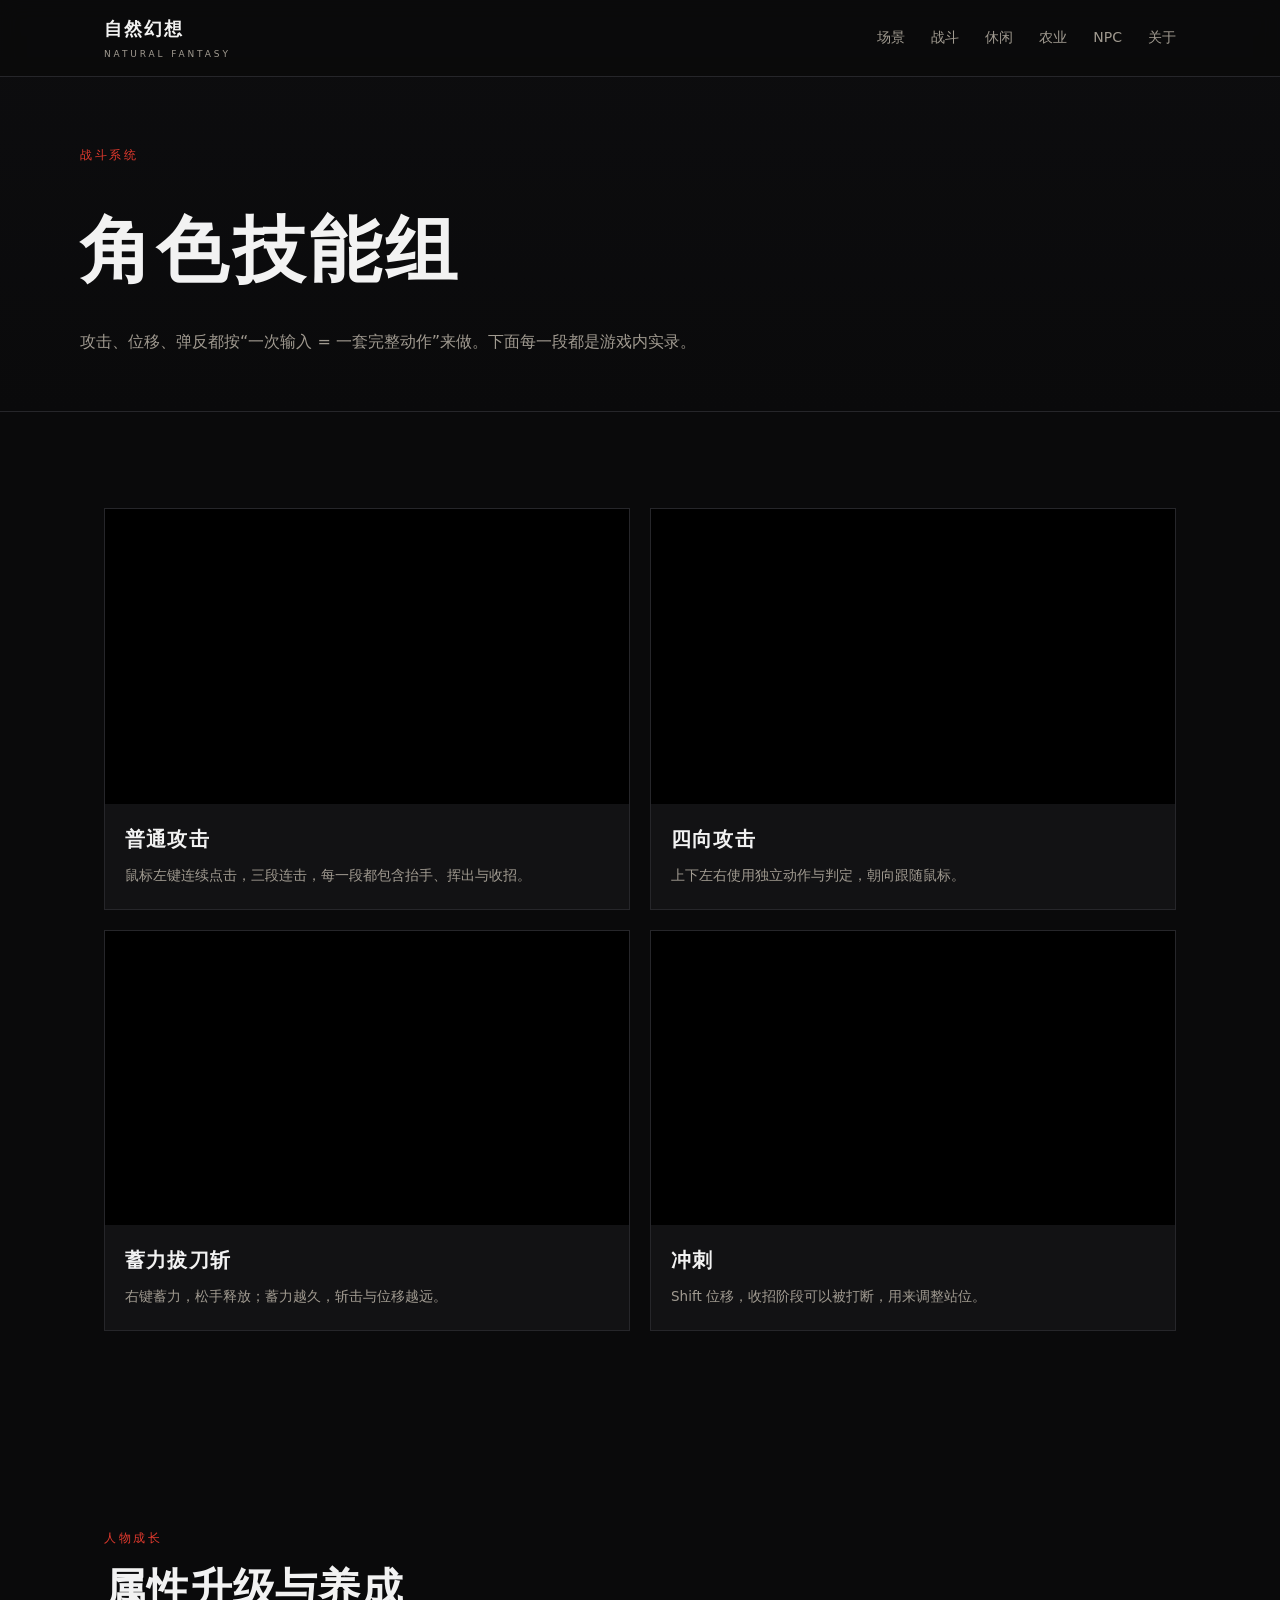
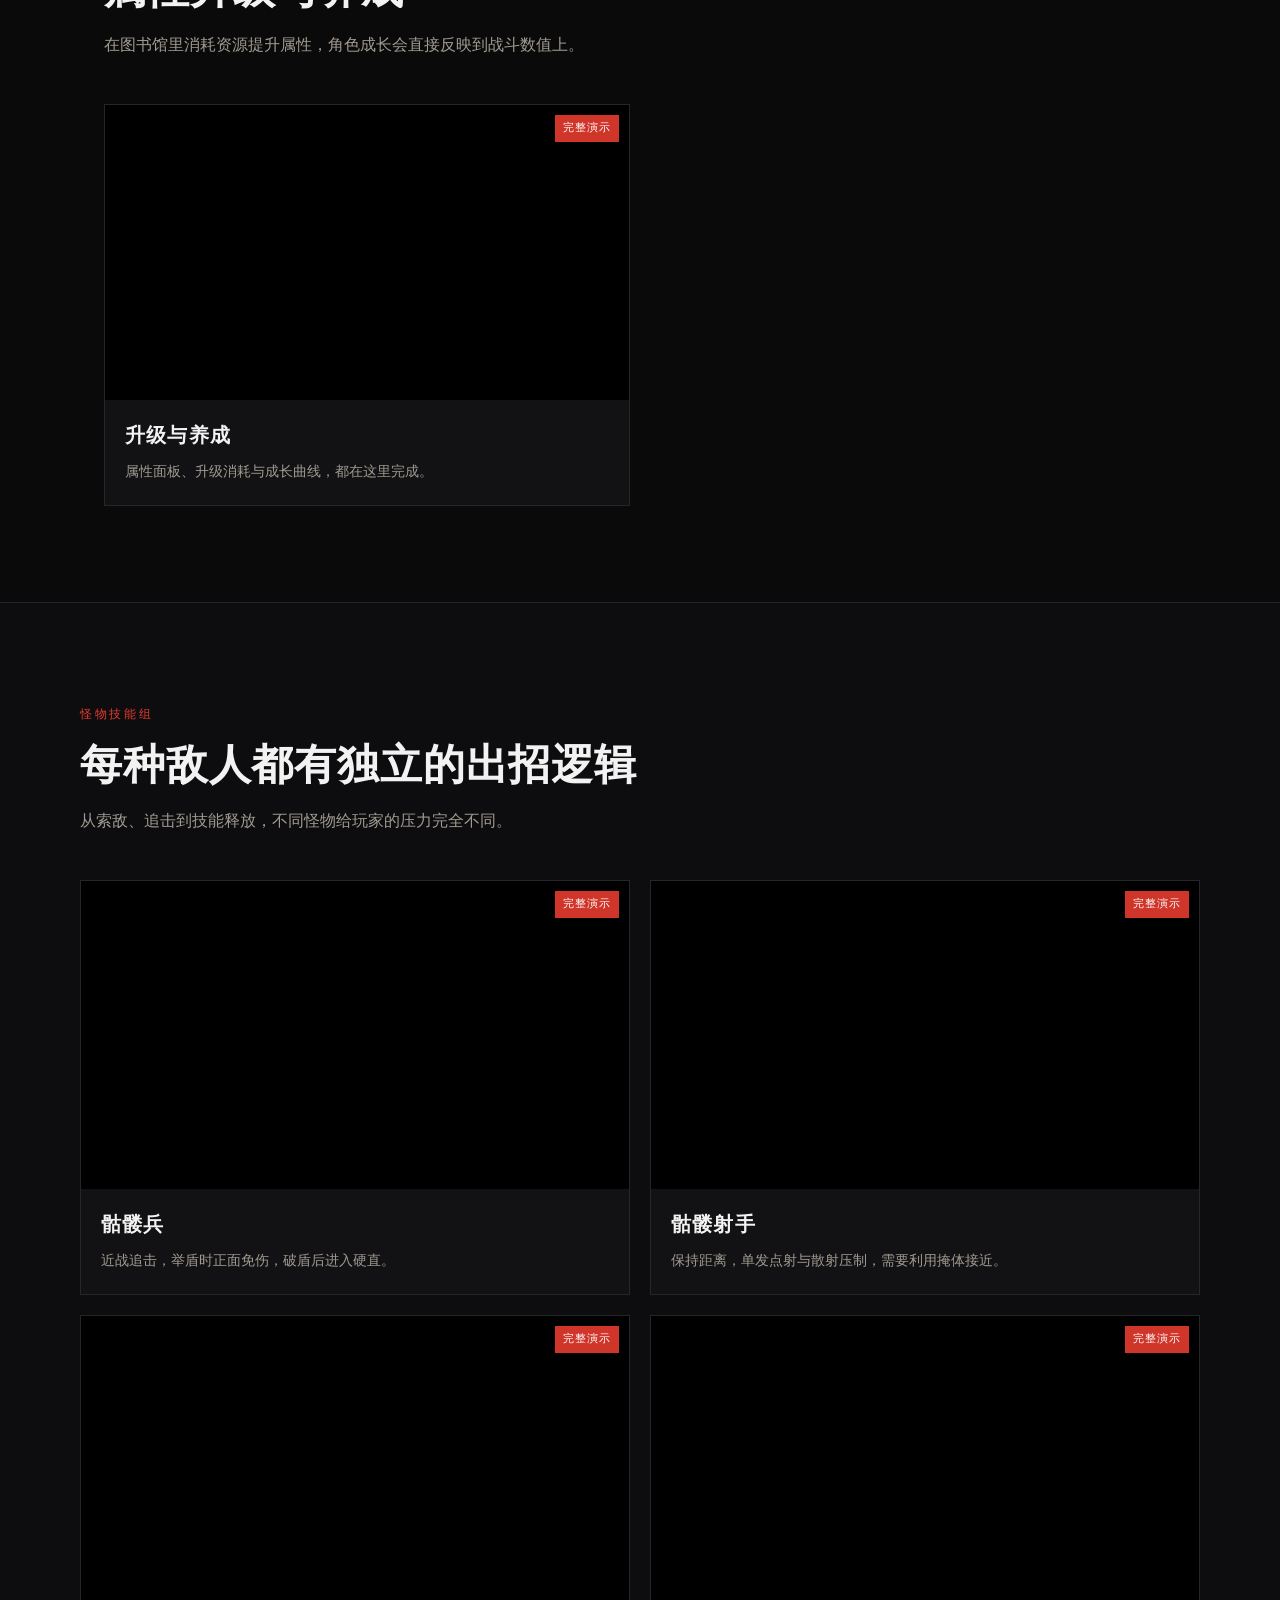
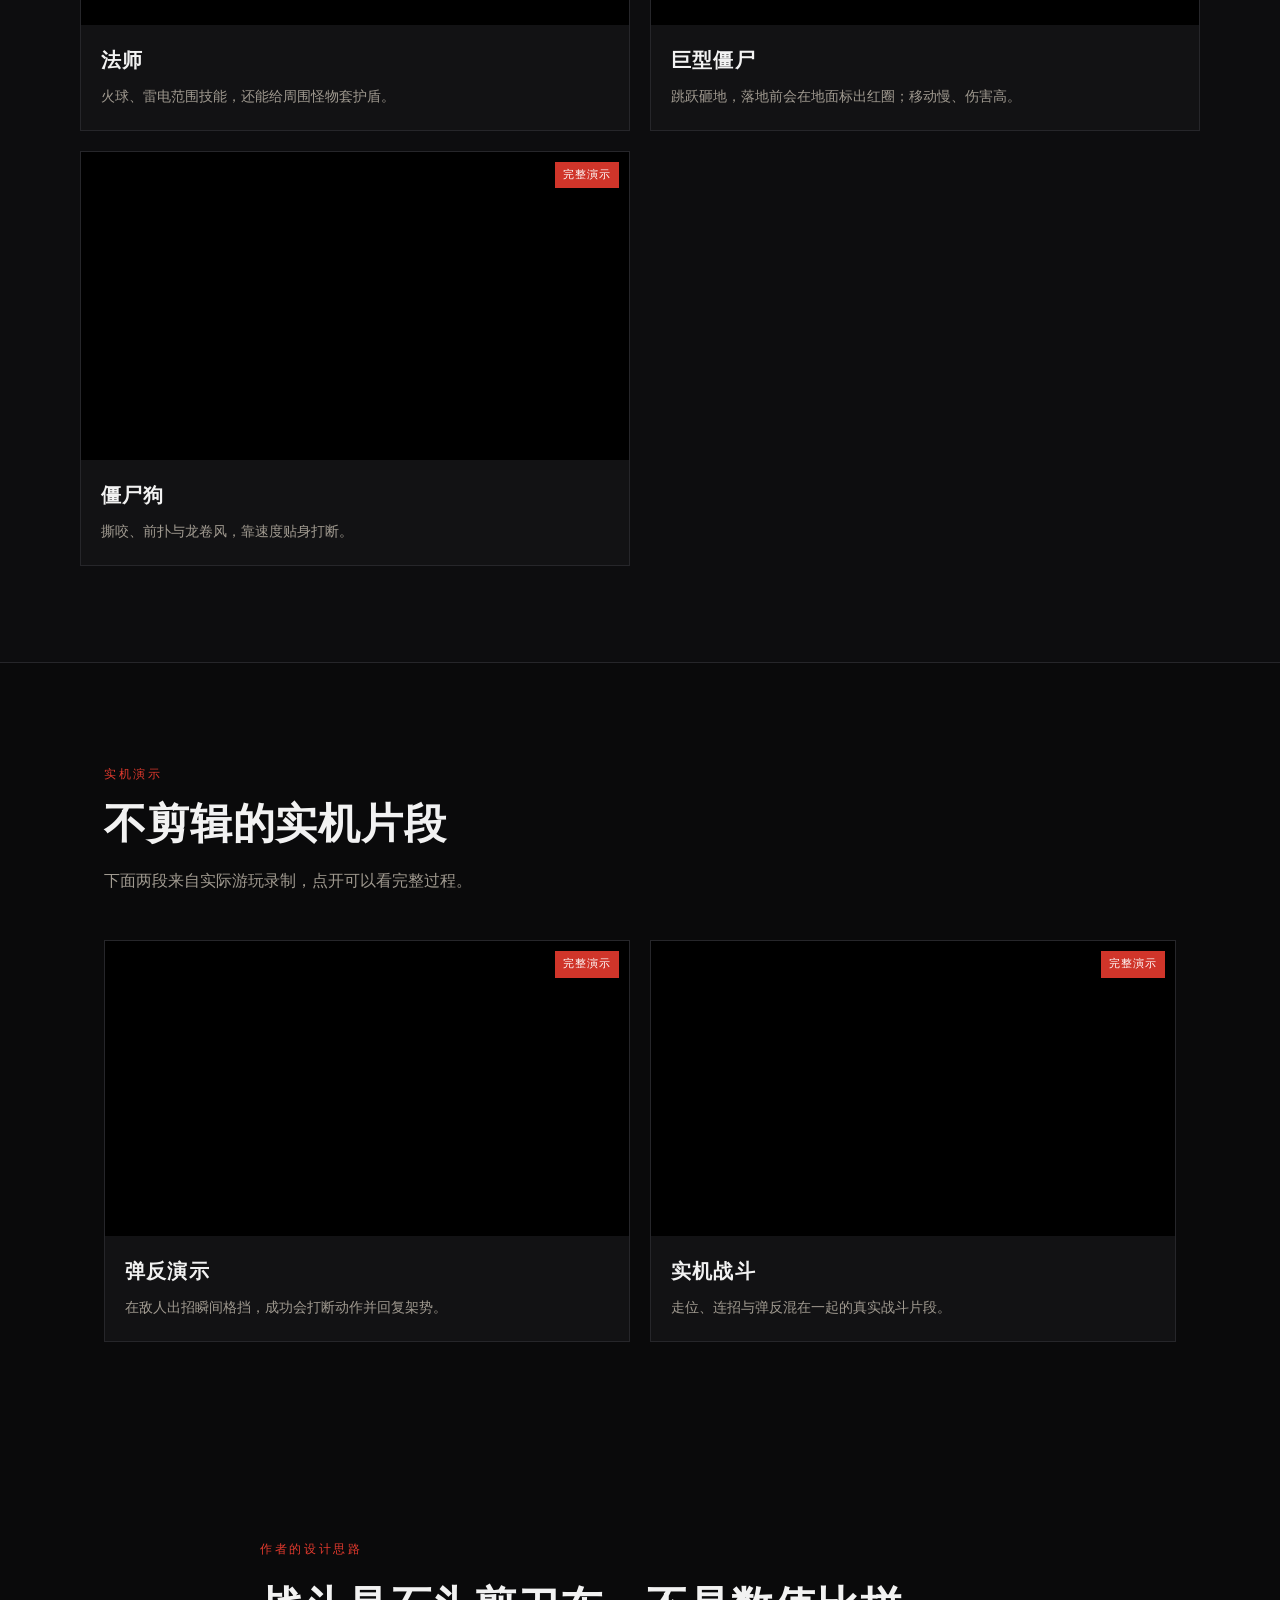
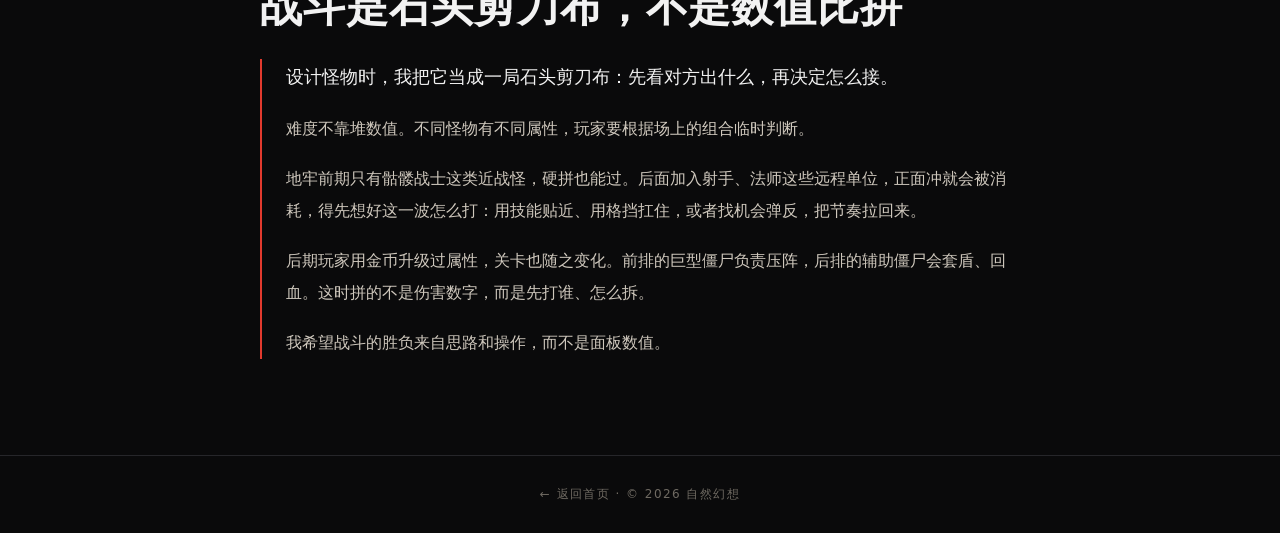
==== combat.html @ 49f1554f "add website" ====
﻿<!DOCTYPE html>
<html lang="zh-CN">
<head>
<meta charset="UTF-8">
<meta name="viewport" content="width=device-width, initial-scale=1.0">
<title>战斗系统 · 自然幻想</title>
<link rel="stylesheet" href="assets/style.css?v=60">
</head>
<body>

<header class="nav">
  <div class="nav-inner">
    <a class="logo" href="index.html">自然幻想<span>NATURAL FANTASY</span></a>
    <nav class="links">
      <a href="index.html#world">场景</a>
      <a href="combat.html">战斗</a>
      <a href="index.html#systems">休闲</a>
      <a href="planting.html">农业</a>
      <a href="npc.html">NPC</a>
      <a href="index.html#about">关于</a>
    </nav>
  </div>
</header>

<section class="page-head">
  <div class="page-head-inner">
    <span class="tag">战斗系统</span>
    <h1>角色技能组</h1>
    <p>攻击、位移、弹反都按“一次输入 = 一套完整动作”来做。下面每一段都是游戏内实录。</p>
  </div>
</section>

<section class="section">
  <div class="video-grid">
    <article class="vcard">
      <video src="assets/video/skill_attack.mp4?v=20261111d" autoplay muted loop playsinline preload="metadata"></video>
      <div class="vcard-body"><h3>普通攻击</h3><p>鼠标左键连续点击，三段连击，每一段都包含抬手、挥出与收招。</p></div>
    </article>
    <article class="vcard">
      <video src="assets/video/skill_fourway.mp4?v=20261111d" autoplay muted loop playsinline preload="metadata"></video>
      <div class="vcard-body"><h3>四向攻击</h3><p>上下左右使用独立动作与判定，朝向跟随鼠标。</p></div>
    </article>
    <article class="vcard">
      <video src="assets/video/skill_charge.mp4?v=20261111d" autoplay muted loop playsinline preload="metadata"></video>
      <div class="vcard-body"><h3>蓄力拔刀斩</h3><p>右键蓄力，松手释放；蓄力越久，斩击与位移越远。</p></div>
    </article>
    <article class="vcard">
      <video src="assets/video/skill_dash.mp4?v=20261111d" autoplay muted loop playsinline preload="metadata"></video>
      <div class="vcard-body"><h3>冲刺</h3><p>Shift 位移，收招阶段可以被打断，用来调整站位。</p></div>
    </article>
  </div>
</section>

<section class="section">
  <div class="section-head">
    <span class="tag">人物成长</span>
    <h2>属性升级与养成</h2>
    <p>在图书馆里消耗资源提升属性，角色成长会直接反映到战斗数值上。</p>
  </div>
  <div class="video-grid">
    <article class="vcard">
      <video src="assets/video/growth.mp4?v=20261111d" data-full="assets/video/full_growth.mp4?v=20261111d" autoplay muted loop playsinline preload="metadata"></video>
      <div class="vcard-body"><h3>升级与养成</h3><p>属性面板、升级消耗与成长曲线，都在这里完成。</p></div>
    </article>
  </div>
</section>

<section class="section dark">
  <div class="section-head">
    <span class="tag">怪物技能组</span>
    <h2>每种敌人都有独立的出招逻辑</h2>
    <p>从索敌、追击到技能释放，不同怪物给玩家的压力完全不同。</p>
  </div>
  <div class="video-grid">
    <article class="vcard">
      <video src="assets/video/mob_skeleton.mp4?v=20261111d" data-full="assets/video/full_skeleton.mp4?v=20261111d" autoplay muted loop playsinline preload="metadata"></video>
      <div class="vcard-body"><h3>骷髅兵</h3><p>近战追击，举盾时正面免伤，破盾后进入硬直。</p></div>
    </article>
    <article class="vcard">
      <video src="assets/video/mob_archer.mp4?v=20261111d" data-full="assets/video/full_archer.mp4?v=20261111d" autoplay muted loop playsinline preload="metadata"></video>
      <div class="vcard-body"><h3>骷髅射手</h3><p>保持距离，单发点射与散射压制，需要利用掩体接近。</p></div>
    </article>
    <article class="vcard">
      <video src="assets/video/mob_mage.mp4?v=20261111d" data-full="assets/video/full_mage.mp4?v=20261111d" autoplay muted loop playsinline preload="metadata"></video>
      <div class="vcard-body"><h3>法师</h3><p>火球、雷电范围技能，还能给周围怪物套护盾。</p></div>
    </article>
    <article class="vcard">
      <video src="assets/video/mob_giant.mp4?v=20261111d" data-full="assets/video/full_giant.mp4?v=20261111d" autoplay muted loop playsinline preload="metadata"></video>
      <div class="vcard-body"><h3>巨型僵尸</h3><p>跳跃砸地，落地前会在地面标出红圈；移动慢、伤害高。</p></div>
    </article>
    <article class="vcard">
      <video src="assets/video/mob_dog.mp4?v=20261111d" data-full="assets/video/full_dog.mp4?v=20261111d" autoplay muted loop playsinline preload="metadata"></video>
      <div class="vcard-body"><h3>僵尸狗</h3><p>撕咬、前扑与龙卷风，靠速度贴身打断。</p></div>
    </article>
  </div>
</section>

<section class="section">
  <div class="section-head">
    <span class="tag">实机演示</span>
    <h2>不剪辑的实机片段</h2>
    <p>下面两段来自实际游玩录制，点开可以看完整过程。</p>
  </div>
  <div class="video-grid">
    <article class="vcard">
      <video src="assets/video/real_parry.mp4?v=20261111d" data-full="assets/video/full_real_parry.mp4?v=20261111d" autoplay muted loop playsinline preload="metadata"></video>
      <div class="vcard-body"><h3>弹反演示</h3><p>在敌人出招瞬间格挡，成功会打断动作并回复架势。</p></div>
    </article>
    <article class="vcard">
      <video src="assets/video/real_battle.mp4?v=20261111d" data-full="assets/video/full_real_battle.mp4?v=20261111d" autoplay muted loop playsinline preload="metadata"></video>
      <div class="vcard-body"><h3>实机战斗</h3><p>走位、连招与弹反混在一起的真实战斗片段。</p></div>
    </article>
  </div>
</section>

<section id="design" class="section essay">
  <div class="essay-inner">
    <span class="tag">作者的设计思路</span>
    <h2>战斗是石头剪刀布，不是数值比拼</h2>
    <div class="essay-body">
      <p>设计怪物时，我把它当成一局石头剪刀布：先看对方出什么，再决定怎么接。</p>
      <p>难度不靠堆数值。不同怪物有不同属性，玩家要根据场上的组合临时判断。</p>
      <p>地牢前期只有骷髅战士这类近战怪，硬拼也能过。后面加入射手、法师这些远程单位，正面冲就会被消耗，得先想好这一波怎么打：用技能贴近、用格挡扛住，或者找机会弹反，把节奏拉回来。</p>
      <p>后期玩家用金币升级过属性，关卡也随之变化。前排的巨型僵尸负责压阵，后排的辅助僵尸会套盾、回血。这时拼的不是伤害数字，而是先打谁、怎么拆。</p>
      <p>我希望战斗的胜负来自思路和操作，而不是面板数值。</p>
    </div>
  </div>
</section>

<footer class="footer">
  <p><a href="index.html">← 返回首页</a> · © 2026 自然幻想</p>
</footer>

<div class="lightbox" id="lightbox" hidden>
  <div class="lightbox-panel">
    <button class="lightbox-close" aria-label="关闭">×</button>
    <video id="lightbox-video" controls playsinline></video>
    <div class="lightbox-cap" id="lightbox-cap"></div>
  </div>
</div>
<script src="assets/video-modal.js?v=20261111m"></script>
</body>
</html>
---- assets/style.css ----
﻿:root{
  --bg:#0a0a0b;
  --panel:#121214;
  --line:#26262a;
  --text:#f2f2f2;
  --grey:#a09a90;
  --red:#e23a2e;
  --gold:#c9a86a;
  --max:1120px;
}
*{box-sizing:border-box;margin:0;padding:0}
html{scroll-behavior:smooth}
body{
  color:var(--text);
  font-family:"Noto Sans SC","Microsoft YaHei",system-ui,sans-serif;
  line-height:1.7;-webkit-font-smoothing:antialiased;
  background:var(--bg);
  background-attachment:fixed;
}
img{display:block;max-width:100%}
a{color:inherit;text-decoration:none}

.nav{position:fixed;top:0;left:0;right:0;z-index:20;background:rgba(10,10,11,.72);backdrop-filter:blur(10px);border-bottom:1px solid var(--line)}
.nav-inner{max-width:var(--max);margin:0 auto;padding:14px 24px;display:flex;align-items:center;justify-content:space-between}
.logo{font-weight:800;letter-spacing:.12em;font-size:18px}
.logo span{display:block;font-size:9px;letter-spacing:.32em;color:var(--grey);font-weight:400;margin-top:2px}
.links{display:flex;gap:26px;font-size:14px;color:var(--grey)}
.links a:hover{color:var(--red)}

.hero{position:relative;min-height:92vh;display:flex;align-items:center;overflow:hidden;color:#f7efe0}
.hero-bg{position:absolute;inset:0;background-size:cover;background-position:center 45%;transform:scale(1.06);filter:saturate(1.08) brightness(1.05)}
.hero-mask{position:absolute;inset:0;background:linear-gradient(90deg,rgba(20,15,12,.92) 0%,rgba(20,15,12,.66) 34%,rgba(20,15,12,.2) 68%,rgba(20,15,12,0) 100%),linear-gradient(0deg,var(--bg) 0%,transparent 42%),linear-gradient(180deg,rgba(20,15,12,.5) 0%,transparent 16%)}
.hero-inner{position:relative;max-width:var(--max);margin:0 auto;padding:120px 24px 80px;width:100%}
.eyebrow{color:var(--gold);font-size:13px;letter-spacing:.18em;margin-bottom:18px}
.hero .eyebrow{color:#efd9a6}
.hero h1{font-size:clamp(56px,9vw,110px);line-height:1;letter-spacing:.06em;font-weight:900}
.hero-en{margin-top:16px;font-size:14px;letter-spacing:.55em;color:var(--gold);text-transform:uppercase}
.lead{margin-top:26px;font-size:19px;color:#d8d2c8;max-width:560px}
.hero-actions{display:flex;gap:14px;margin-top:36px}
.btn{display:inline-block;padding:12px 26px;font-size:14px;letter-spacing:.08em;border:1px solid var(--line);transition:.2s}
.btn.primary{background:var(--red);border-color:var(--red);color:#fff}
.btn.primary:hover{background:#f04a3d}
.btn.ghost:hover{border-color:var(--red);color:var(--red)}
.hero-scroll{position:absolute;bottom:26px;left:50%;transform:translateX(-50%);font-size:11px;letter-spacing:.3em;color:#e8dcc4}

.section{max-width:var(--max);margin:0 auto;padding:96px 24px}
.section.dark{max-width:none;background:#0d0d0f;border-top:1px solid var(--line);border-bottom:1px solid var(--line)}
.section.dark > *{max-width:var(--max);margin-left:auto;margin-right:auto}
.section-head{max-width:720px;margin-bottom:46px}
.tag{display:inline-block;color:var(--red);font-size:12px;letter-spacing:.22em;margin-bottom:14px}
h2{font-size:clamp(28px,3.4vw,42px);line-height:1.25;letter-spacing:.02em}
.section-head p{margin-top:16px;color:var(--grey)}

.world-grid{display:grid;grid-template-columns:2fr 1fr;gap:18px}
.shot{position:relative;overflow:hidden;border:1px solid var(--line);background:#000}
.shot.wide{grid-row:span 2}
.shot img{width:100%;height:100%;object-fit:cover;transition:transform .6s}
.shot video{width:100%;height:100%;object-fit:contain;background:#000;display:block;transition:transform .6s}
.shot:hover video{transform:scale(1.02)}
.shot-hit{position:absolute;inset:0;z-index:1}
.shot-badge{position:absolute;right:12px;bottom:54px;z-index:2;padding:6px 10px;background:rgba(20,15,12,.74);border:1px solid rgba(255,255,255,.24);color:#fff;font-size:12px;letter-spacing:.08em;pointer-events:none}

.wave-note{border:1px solid var(--line);background:var(--panel);padding:18px 18px 16px;display:flex;flex-direction:column;justify-content:center}
.wave-note .tag{margin-bottom:4px;font-size:11px}
.wave-note h3{font-size:16px;letter-spacing:.06em}
.wave-note p{font-size:12px;color:var(--grey);line-height:1.7;margin-top:6px}
.wave-note .dots{margin-top:8px;font-size:11.5px}
.wave-note .dots li{margin-top:4px}
.shot-video{cursor:pointer}
.play-badge{position:absolute;left:50%;top:50%;transform:translate(-50%,-50%);display:flex;align-items:center;gap:9px;padding:10px 16px;background:rgba(20,15,12,.74);border:1px solid rgba(255,255,255,.28);color:#fff;font-size:13px;letter-spacing:.1em;pointer-events:none}
.play-badge::before{content:"";width:0;height:0;border-left:10px solid #fff;border-top:6px solid transparent;border-bottom:6px solid transparent}
.world-note{margin-top:16px;font-size:13px;color:#8f887d;line-height:1.9}
.shot:hover img{transform:scale(1.03)}
.shot figcaption{position:absolute;left:0;right:0;bottom:0;padding:14px 16px;font-size:13px;color:#e6e0d6;background:linear-gradient(0deg,rgba(0,0,0,.8),transparent)}

.cards{display:grid;grid-template-columns:repeat(3,1fr);gap:20px}
.card{background:var(--panel);border:1px solid var(--line);overflow:hidden;display:flex;flex-direction:column}
.card-link{transition:border-color .2s,transform .2s}
.card-link:hover{border-color:var(--red);transform:translateY(-2px)}
.card-cta{display:inline-block;margin-top:14px;color:var(--red);font-size:13px;letter-spacing:.08em}
.card-media{aspect-ratio:16/10;background:#000;overflow:hidden}
.card-media img{width:100%;height:100%;object-fit:cover}
.card-media video{width:100%;height:100%;object-fit:cover;display:block;background:#000}
.card-body{padding:22px 22px 26px}
.card-body h3{font-size:22px;letter-spacing:.08em}
.card-body p{color:var(--grey);font-size:14.5px;margin-top:10px}
.dots{list-style:none;margin-top:16px;font-size:13px;color:#cfc8bd}
.dots li{position:relative;padding-left:16px;margin-top:6px}
.dots li::before{content:"";position:absolute;left:0;top:9px;width:5px;height:5px;background:var(--red)}

.monsters{display:grid;grid-template-columns:repeat(4,1fr);gap:18px}
.monster{border:1px solid var(--line);background:var(--panel)}
.monster-media{aspect-ratio:16/9;display:flex;align-items:center;justify-content:center;background:#141416;border-bottom:1px solid var(--line);overflow:hidden;color:#5f594f;font-size:12px;letter-spacing:.08em}
.monster-media img{width:100%;height:100%;object-fit:cover}
.monster-media video{width:100%;height:100%;object-fit:contain;background:#141416}
.monster-body{padding:16px 18px 20px}
.monster-body h3{font-size:17px;letter-spacing:.06em}
.monster-body p{font-size:12.5px;color:var(--grey);margin-top:6px}

.page-head{padding:140px 24px 56px;border-bottom:1px solid var(--line);background:linear-gradient(180deg,#0d0d0f,#0a0a0b)}
.page-head-inner{max-width:var(--max);margin:0 auto}
.page-head h1{font-size:clamp(40px,6vw,72px);letter-spacing:.06em;margin-top:10px}
.page-head p{margin-top:16px;color:var(--grey);max-width:680px}

.video-grid{display:grid;grid-template-columns:repeat(2,1fr);gap:20px}
.video-grid.one{grid-template-columns:1fr;max-width:820px}
.video-grid.three{grid-template-columns:repeat(3,1fr)}
.vcard{position:relative;border:1px solid var(--line);background:var(--panel);overflow:hidden}
.vbadge{position:absolute;top:10px;right:10px;z-index:2;padding:4px 8px;background:rgba(226,58,46,.92);color:#fff;font-size:11px;letter-spacing:.08em}
.vcard video{width:100%;display:block;aspect-ratio:16/9;object-fit:contain;background:#000}
.vcard-body{padding:18px 20px 22px}
.vcard h3{font-size:20px;letter-spacing:.06em}
.vcard p{font-size:13.5px;color:var(--grey);margin-top:8px}
.vcard-media-ph{aspect-ratio:16/9;display:flex;align-items:center;justify-content:center;background:#141416;color:#5f594f;font-size:13px;letter-spacing:.1em;border-bottom:1px solid var(--line)}

.feature{display:grid;grid-template-columns:1.15fr 1fr;border:1px solid var(--line);background:var(--panel);overflow:hidden;transition:border-color .2s}
.feature:hover{border-color:var(--red)}
.feature-media{background:#000}
.feature-media img{width:100%;height:100%;object-fit:cover;display:block}
.feature-media video{width:100%;height:100%;object-fit:contain;display:block;background:#000}
.feature-body{padding:34px 36px}
.feature-body h3{font-size:26px;letter-spacing:.06em}
.feature-body p{color:var(--grey);margin-top:10px}
.cards.two{grid-template-columns:repeat(2,1fr)}

.split{display:grid;grid-template-columns:1.1fr 1fr;gap:56px;align-items:center}.split-media img{border:1px solid var(--line)}
.diagram{display:flex;align-items:center;gap:10px;flex-wrap:wrap;padding:28px;border:1px solid var(--line);background:var(--panel)}
.node{flex:1 1 130px;padding:16px 14px;border:1px solid #2f2f34;background:#17171a}
.node b{display:block;font-size:14px;letter-spacing:.06em}
.node span{display:block;margin-top:6px;font-size:11px;color:var(--grey)}
.arrow{color:var(--red);font-size:18px}
.split-body h2{margin:10px 0 16px}
.split-body p{color:var(--grey)}

.about{text-align:center}
.about .section-head{margin:0 auto}
.contact{margin-top:14px;font-size:14px;color:var(--grey);letter-spacing:.04em}
.contact span{margin:0 8px;color:#5a5a60}
.contact a:hover{color:var(--red)}
.credits{margin-top:16px;color:var(--gold);letter-spacing:.2em}
.footer{border-top:1px solid var(--line);padding:28px 24px;text-align:center;color:#6f6a62;font-size:12px;letter-spacing:.12em}

.lightbox{position:fixed;inset:0;z-index:100;background:rgba(0,0,0,.9);display:flex;align-items:center;justify-content:center;padding:24px}
.lightbox[hidden]{display:none}
.lightbox-panel{position:relative;width:min(900px,92vw)}
.lightbox-panel video{width:100%;display:block;aspect-ratio:16/9;max-height:78vh;object-fit:contain;background:#000;border:1px solid var(--line)}
.lightbox-close{position:absolute;right:0;top:-46px;background:none;border:none;color:#fff;font-size:36px;line-height:1;cursor:pointer}
.lightbox-close:hover{color:var(--red)}
.lightbox-cap{margin-top:10px;font-size:14px;color:var(--grey);letter-spacing:.06em}
.lightbox .lightbox-cap,.imagelightbox .lightbox-cap{color:#d8cbb4}
.lb-controls{display:flex;align-items:center;gap:10px;margin-top:10px}
.lb-btn{flex:0 0 auto;height:32px;min-width:36px;padding:0 8px;background:#151517;border:1px solid var(--line);color:var(--text);font-size:13px;line-height:1;cursor:pointer}
.lb-btn:hover{border-color:var(--red);color:var(--red)}
.lb-seek{flex:1 1 auto;min-width:0;height:4px;accent-color:var(--red);cursor:pointer}
.lb-time{flex:0 0 auto;font-size:12px;color:var(--grey);font-variant-numeric:tabular-nums;min-width:92px;text-align:right}
.lb-status{flex:0 0 auto;font-size:12px;color:#8f887d;min-width:52px;text-align:right}
.lightbox.expanded{padding:12px}
.lightbox.expanded .lightbox-panel{width:min(98vw,calc((100vh - 132px) * 16 / 9))}
.lightbox.expanded .lightbox-panel video{max-height:none}
.lightbox.expanded .lightbox-close{position:fixed;top:10px;right:16px;font-size:40px;z-index:2}
.vcard video,.monster-media video{transition:opacity .2s}
.vcard video:hover,.monster-media video:hover{opacity:.82}

.essay-inner{max-width:760px;margin:0 auto}
.essay h2{margin-top:8px}
.essay-body{margin-top:26px;border-left:2px solid var(--red);padding-left:24px}
.essay-body p{color:#cfc8bd;font-size:16px;line-height:2;margin-top:18px}
.essay-body p:first-child{color:var(--text);font-size:18px;margin-top:0}

.subhead{margin-top:64px;padding-top:40px;border-top:1px solid var(--line)}
.subhead h3{font-size:24px;letter-spacing:.06em}
.subhead p{color:var(--grey);margin-top:8px;font-size:14px}

.muted-note{color:#6f6a62;font-size:13px;letter-spacing:.05em}
.tier-block{border-top:1px solid var(--line);padding:30px 0}
.tier-block:first-of-type{border-top:none}
.tier-head{display:flex;align-items:center;gap:12px;margin-bottom:18px}
.tier-head h3{font-size:22px;letter-spacing:.08em}
.tier-count{color:var(--grey);font-size:12px}
.tier-dot{width:10px;height:10px;border-radius:50%;display:inline-block}
.tier-dot.t0{background:#cfc8bd}
.tier-dot.t1{background:#5aa9e6}
.tier-dot.t2{background:#a86bd6}
.tier-dot.t3{background:#e0b34c}
.fish-grid{display:grid;grid-template-columns:repeat(auto-fill,minmax(96px,1fr));gap:12px}
.fish{background:var(--panel);border:1px solid var(--line);padding:12px 8px;text-align:center}
.fish img{width:64px;height:64px;object-fit:contain;image-rendering:pixelated;display:block;margin:0 auto}
.fish figcaption{font-size:11px;color:var(--grey);margin-top:8px}

.museum-case{position:relative;margin-top:24px;padding:26px 26px 30px;background:linear-gradient(180deg,#131315,#0d0d0f);border:1px solid #2a2a2e}
.museum-case::after{content:"";position:absolute;inset:8px;border:1px solid #202024;pointer-events:none}
.case-head{position:relative;display:flex;align-items:center;gap:12px;margin-bottom:18px;z-index:1}
.case-head h3{font-size:20px;letter-spacing:.1em}
.case-count{color:var(--grey);font-size:12px}
.case-grid{position:relative;display:grid;grid-template-columns:repeat(auto-fill,minmax(104px,1fr));gap:10px;z-index:1}
.museum-case .fish{background:#101012;border:1px solid #26262a;padding:14px 8px 10px;text-align:center;transition:transform .18s,border-color .18s}
.museum-case .fish:hover{transform:translateY(-3px);border-color:var(--red)}
.museum-case .fish img{width:64px;height:64px;object-fit:contain;image-rendering:pixelated;display:block;margin:0 auto}
.museum-case .fish figcaption{font-size:11px;color:var(--grey);margin-top:8px}
.tier-1 .fish{border-color:#2b4a63;box-shadow:inset 0 0 14px rgba(90,169,230,.08)}
.tier-2 .fish{border-color:#43305a;box-shadow:inset 0 0 16px rgba(168,107,214,.10)}
.tier-3 .fish{border-color:#6b5526;box-shadow:inset 0 0 18px rgba(224,179,76,.14)}
.museum-case.legend .case-grid{grid-template-columns:repeat(3,minmax(0,1fr));max-width:720px}
.museum-case.legend .fish{padding:22px 10px 16px}
.museum-case.legend .fish img{width:96px;height:96px}

.case-head{width:100%;background:none;border:none;padding:0;margin:0;color:inherit;cursor:pointer;font:inherit;text-align:left}
.case-head:hover h3{color:var(--red)}
.case-arrow{margin-left:auto;color:#8a847a;font-size:14px;transition:transform .3s}
.museum-case .fish .price{display:block;margin-top:3px;color:var(--gold);font-size:10.5px;letter-spacing:.04em}
.museum-case.open .case-arrow{transform:rotate(180deg)}
.case-body{max-height:0;overflow:hidden;transition:max-height .38s ease}
.case-grid{margin-top:18px}

.wide-shot{margin-top:8px;border:1px solid var(--line);background:#000}
.wide-shot img{width:100%;display:block}
.wide-shot figcaption{padding:12px 16px;font-size:12.5px;color:var(--grey);background:var(--panel)}

.steps{display:grid;grid-template-columns:repeat(auto-fit,minmax(200px,1fr));gap:14px}
.step{border:1px solid var(--line);background:var(--panel);overflow:hidden}
.step img{width:100%;aspect-ratio:16/10;object-fit:cover;display:block}
.step figcaption{padding:12px 14px;font-size:12.5px;color:var(--grey)}

.howto{display:grid;grid-template-columns:1.15fr 1fr;gap:40px;align-items:center;padding:34px 0;border-top:1px solid var(--line)}
.howto:first-of-type{border-top:none;padding-top:10px}
.howto img{width:100%;display:block;border:1px solid var(--line)}
.howto .num{display:inline-block;color:var(--red);font-size:12px;letter-spacing:.2em}
.howto h3{font-size:22px;margin-top:8px;letter-spacing:.04em}
.howto p{color:var(--grey);font-size:14px;margin-top:10px}
.howto .tip{margin-top:14px;padding-left:12px;border-left:2px solid var(--gold);color:var(--gold);font-size:13px}

.howto-grid{display:grid;grid-template-columns:repeat(auto-fit,minmax(240px,1fr));gap:14px}
.guide{border:1px solid var(--line);background:var(--panel);overflow:hidden}
.guide img{width:100%;display:block;aspect-ratio:16/9;object-fit:cover;border-bottom:1px solid var(--line)}
.guide-body{padding:16px 16px 20px}
.guide .num{color:var(--red);font-size:11px;letter-spacing:.18em}
.guide h3{font-size:18px;margin-top:6px;letter-spacing:.04em}
.guide p{font-size:12.5px;color:var(--grey);margin-top:8px}
.guide .tip{margin-top:10px;padding-left:10px;border-left:2px solid var(--gold);color:var(--gold);font-size:12px}

.imagelightbox{position:fixed;inset:0;z-index:110;background:rgba(0,0,0,.94);display:flex;align-items:center;justify-content:center;padding:32px}
.imagelightbox[hidden]{display:none}
.imagelightbox-panel{max-width:min(1500px,94vw);text-align:center}
.imagelightbox img{max-width:100%;max-height:82vh;display:block;margin:0 auto;border:1px solid var(--line)}
.imagelightbox .lightbox-close{position:absolute;top:18px;right:26px;font-size:38px}

.crops{display:grid;grid-template-columns:repeat(auto-fill,minmax(150px,1fr));gap:14px}
.crop{border:1px solid var(--line);background:var(--panel);padding:18px 10px 14px;text-align:center}
.crop img{width:96px;height:96px;object-fit:contain;image-rendering:pixelated;display:block;margin:0 auto}
.crop span{display:block;margin-top:10px;font-size:13px;color:var(--grey)}

.crops.stages{grid-template-columns:repeat(4,1fr)}
.crop-single img{width:100%;max-height:320px;object-fit:contain;background:#121214;padding:34px;border:1px solid var(--line)}
.crop-single video{width:100%;display:block;aspect-ratio:16/9;object-fit:contain;background:#000;border:1px solid var(--line)}

.yield-note{margin-top:24px;border:1px solid var(--line);background:var(--panel);padding:26px 28px}
.yield-note h3{font-size:20px;letter-spacing:.06em}
.yield-note p{color:var(--grey);font-size:14px;margin-top:10px;line-height:1.9}
.yield-rules{display:grid;grid-template-columns:repeat(3,1fr);gap:12px;margin-top:18px}
.yield-rules div{border:1px solid #2f2f34;background:#17171a;padding:14px 16px;font-size:13px;color:#cfc8bd}
.yield-rules b{display:block;margin-top:8px;font-size:16px;color:var(--text)}
.yield-note + .cards.two{margin-top:20px}
.yield-foot{margin-top:16px;font-size:13px;color:#8f887d;line-height:1.9}

@media (max-width:860px){
  .world-grid{grid-template-columns:1fr}
  .shot.wide{grid-row:auto}
  .cards{grid-template-columns:1fr}
  .monsters{grid-template-columns:repeat(2,1fr)}
  .video-grid{grid-template-columns:1fr}
  .video-grid.three{grid-template-columns:1fr}
  .cards.two{grid-template-columns:1fr}
  .yield-rules{grid-template-columns:1fr}
  .steps{grid-template-columns:repeat(2,1fr)}
  .howto{grid-template-columns:1fr;gap:18px}
  .howto-grid{grid-template-columns:1fr}
  .feature{grid-template-columns:1fr}
  .split{grid-template-columns:1fr;gap:26px}
  .links{gap:16px;font-size:13px}
}
@media (max-width:560px){
  .monsters{grid-template-columns:1fr}
  .steps{grid-template-columns:1fr}
  .nav-inner{padding:10px 14px}
  .logo{font-size:15px}
  .logo span{display:none}
  .links{gap:9px;font-size:11.5px}
}
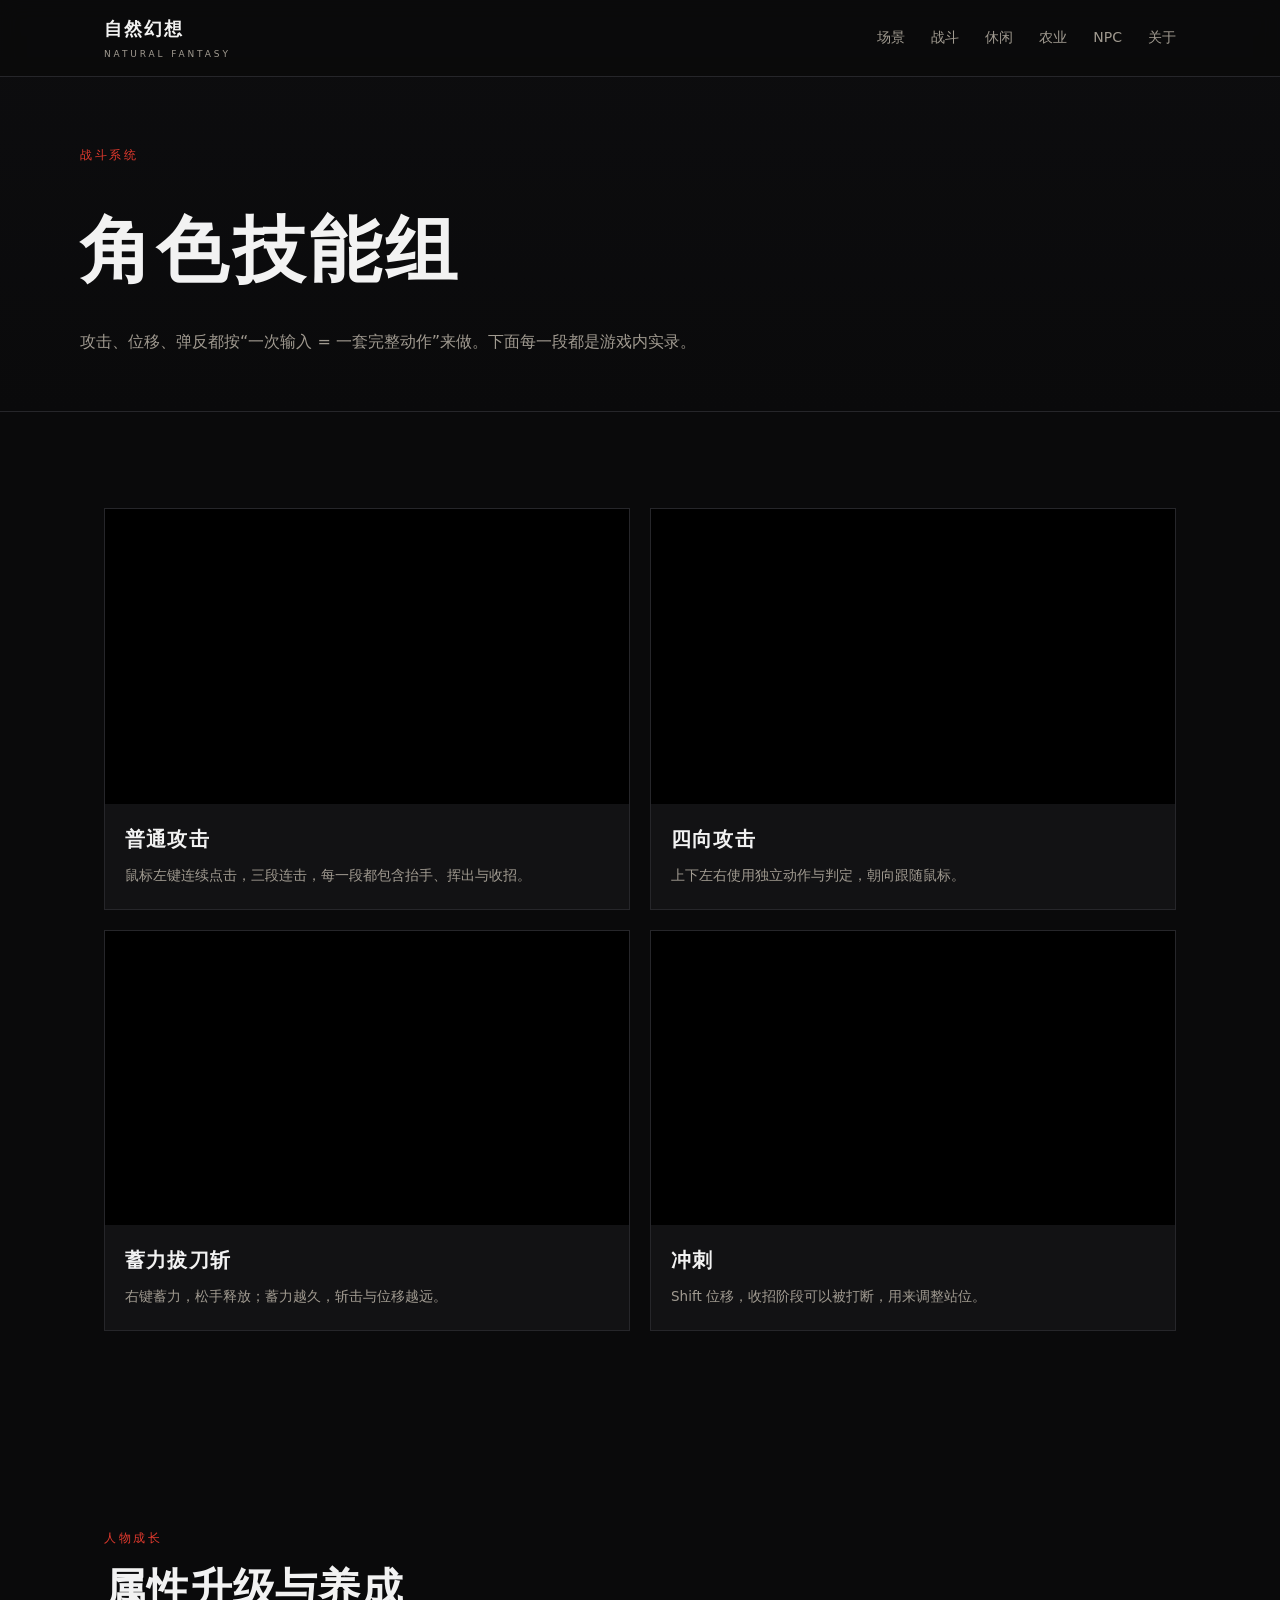
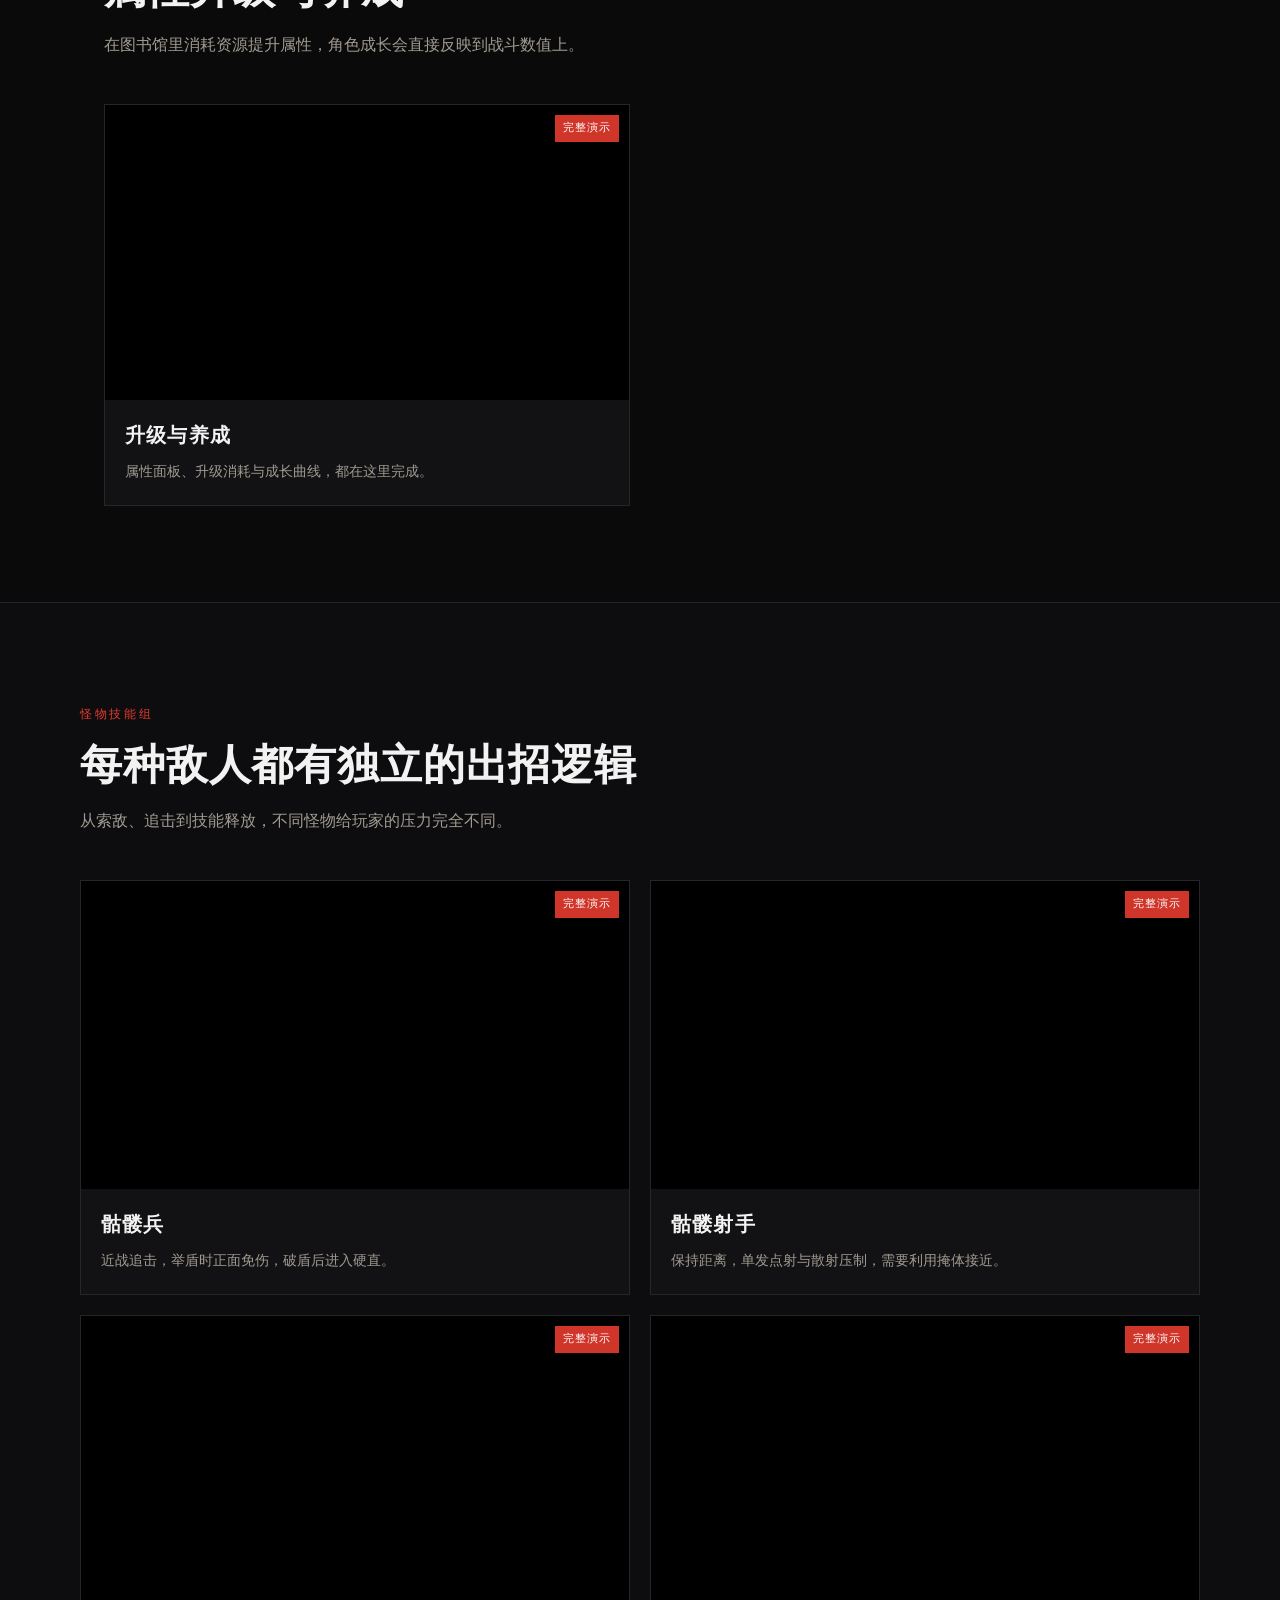
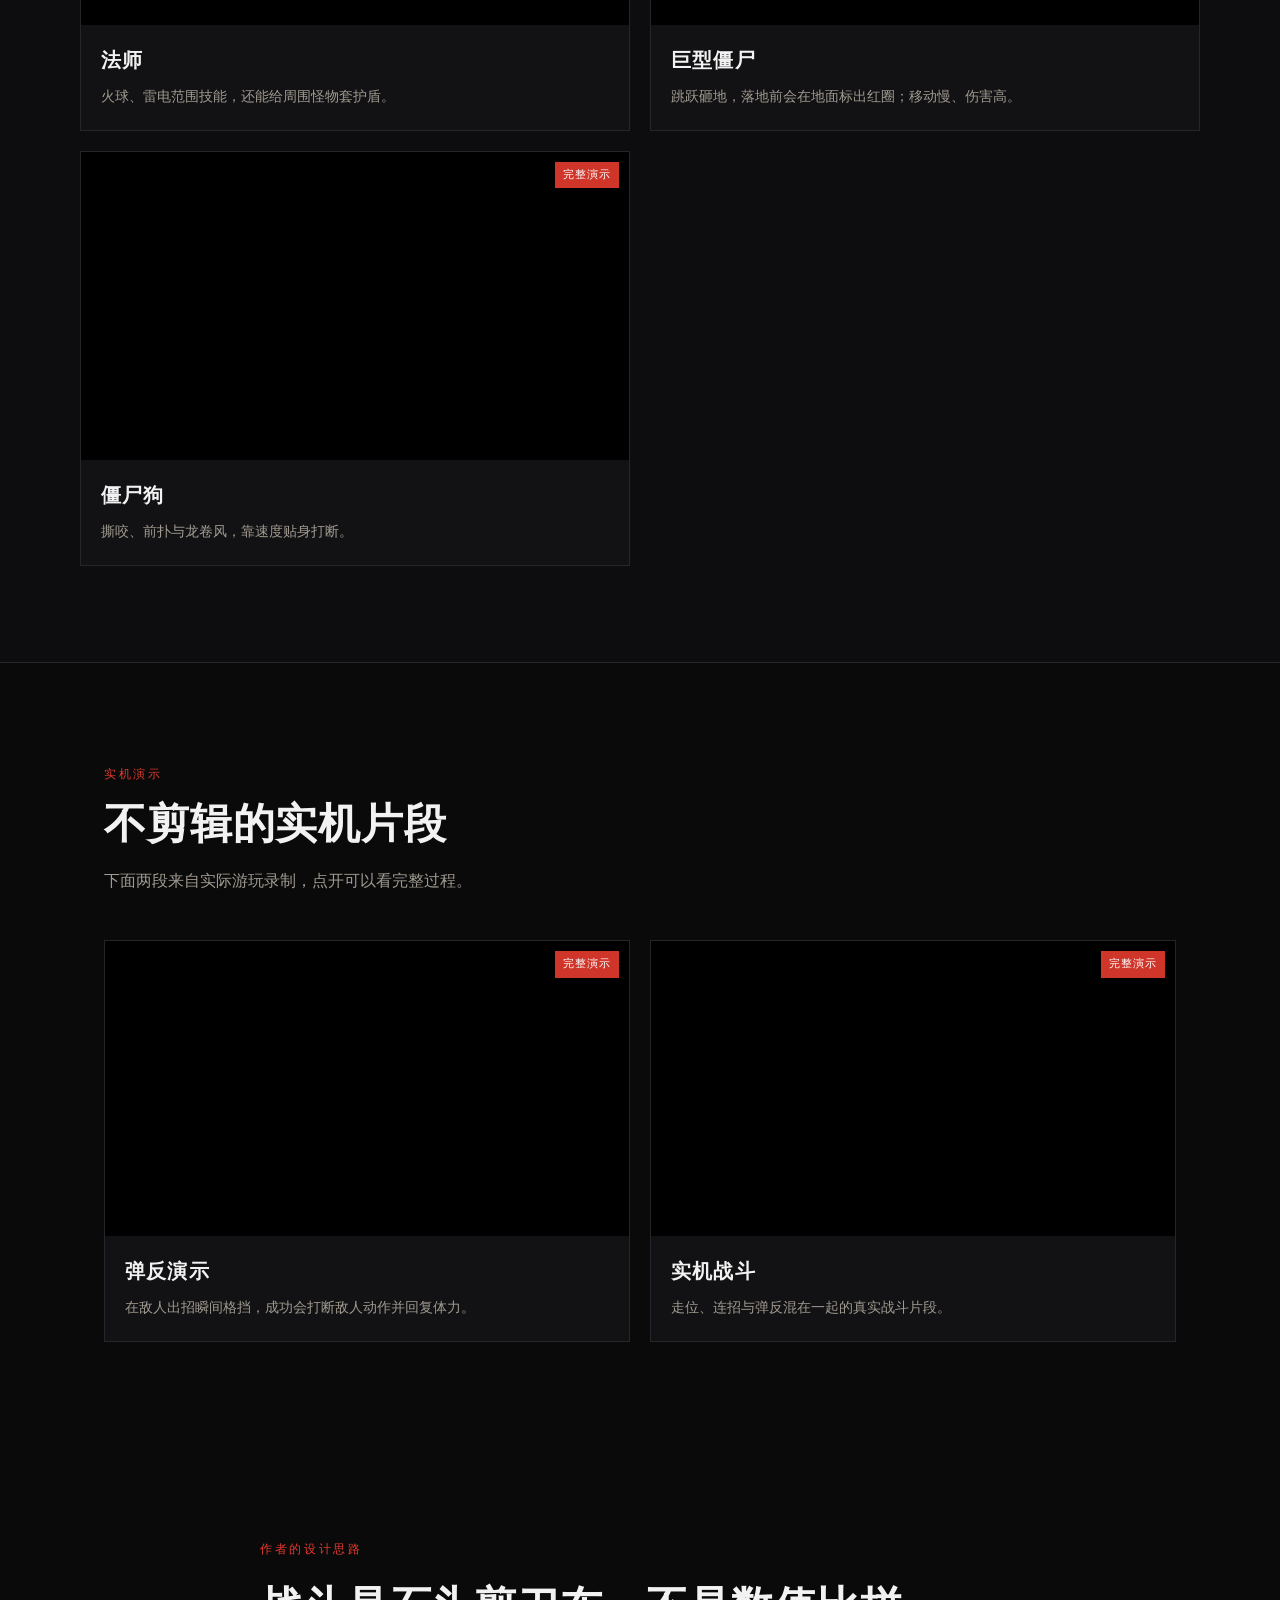
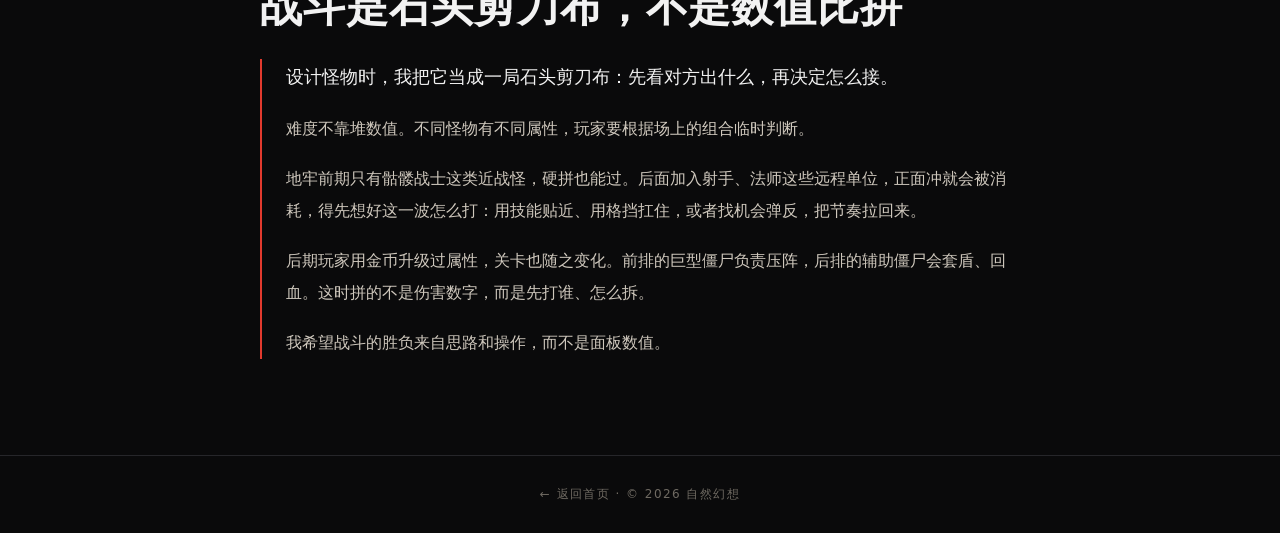
==== commit a3c05889: "校对文案：修正错别字与事实错误（档位/第三阶段/体力/六星等）" ====
--- a/combat.html
+++ b/combat.html
@@ -104,7 +104,7 @@
   <div class="video-grid">
     <article class="vcard">
       <video src="assets/video/real_parry.mp4?v=20261111d" data-full="assets/video/full_real_parry.mp4?v=20261111d" autoplay muted loop playsinline preload="metadata"></video>
-      <div class="vcard-body"><h3>弹反演示</h3><p>在敌人出招瞬间格挡，成功会打断动作并回复架势。</p></div>
+      <div class="vcard-body"><h3>弹反演示</h3><p>在敌人出招瞬间格挡，成功会打断敌人动作并回复体力。</p></div>
     </article>
     <article class="vcard">
       <video src="assets/video/real_battle.mp4?v=20261111d" data-full="assets/video/full_real_battle.mp4?v=20261111d" autoplay muted loop playsinline preload="metadata"></video>
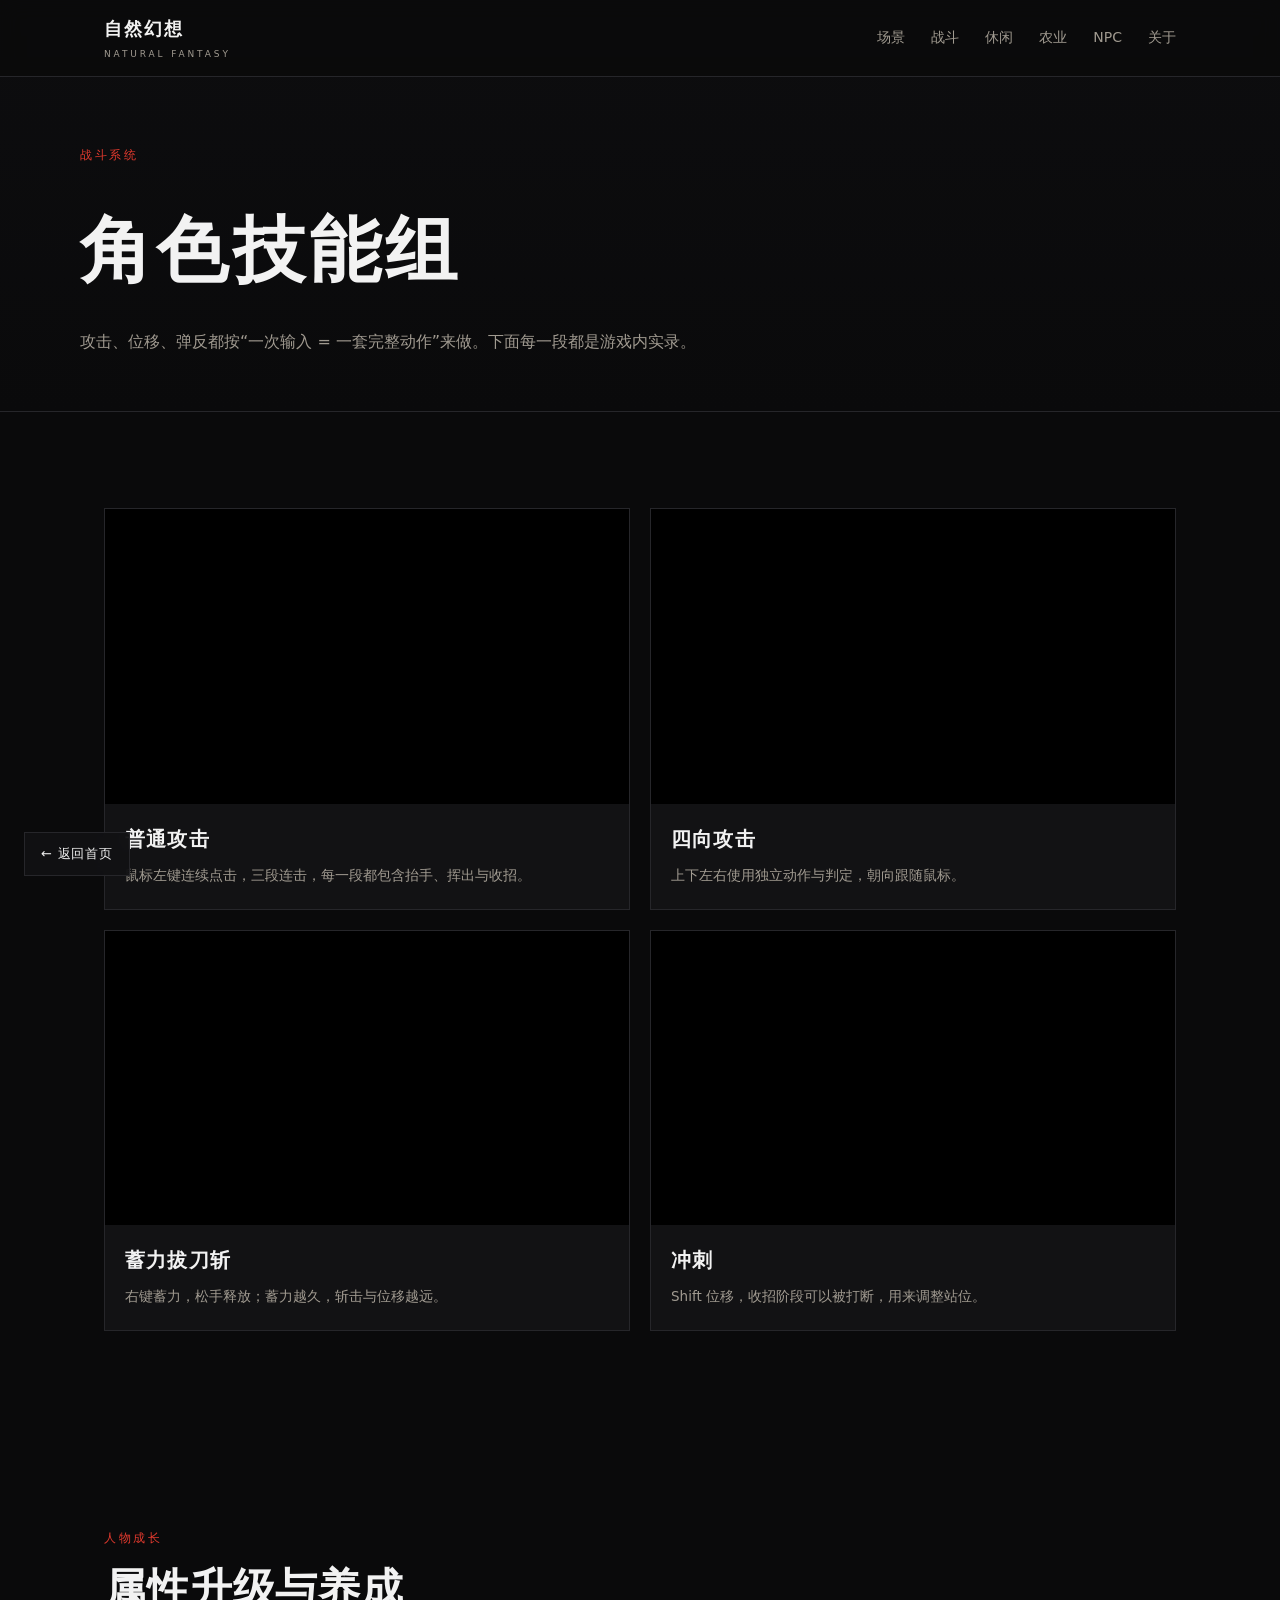
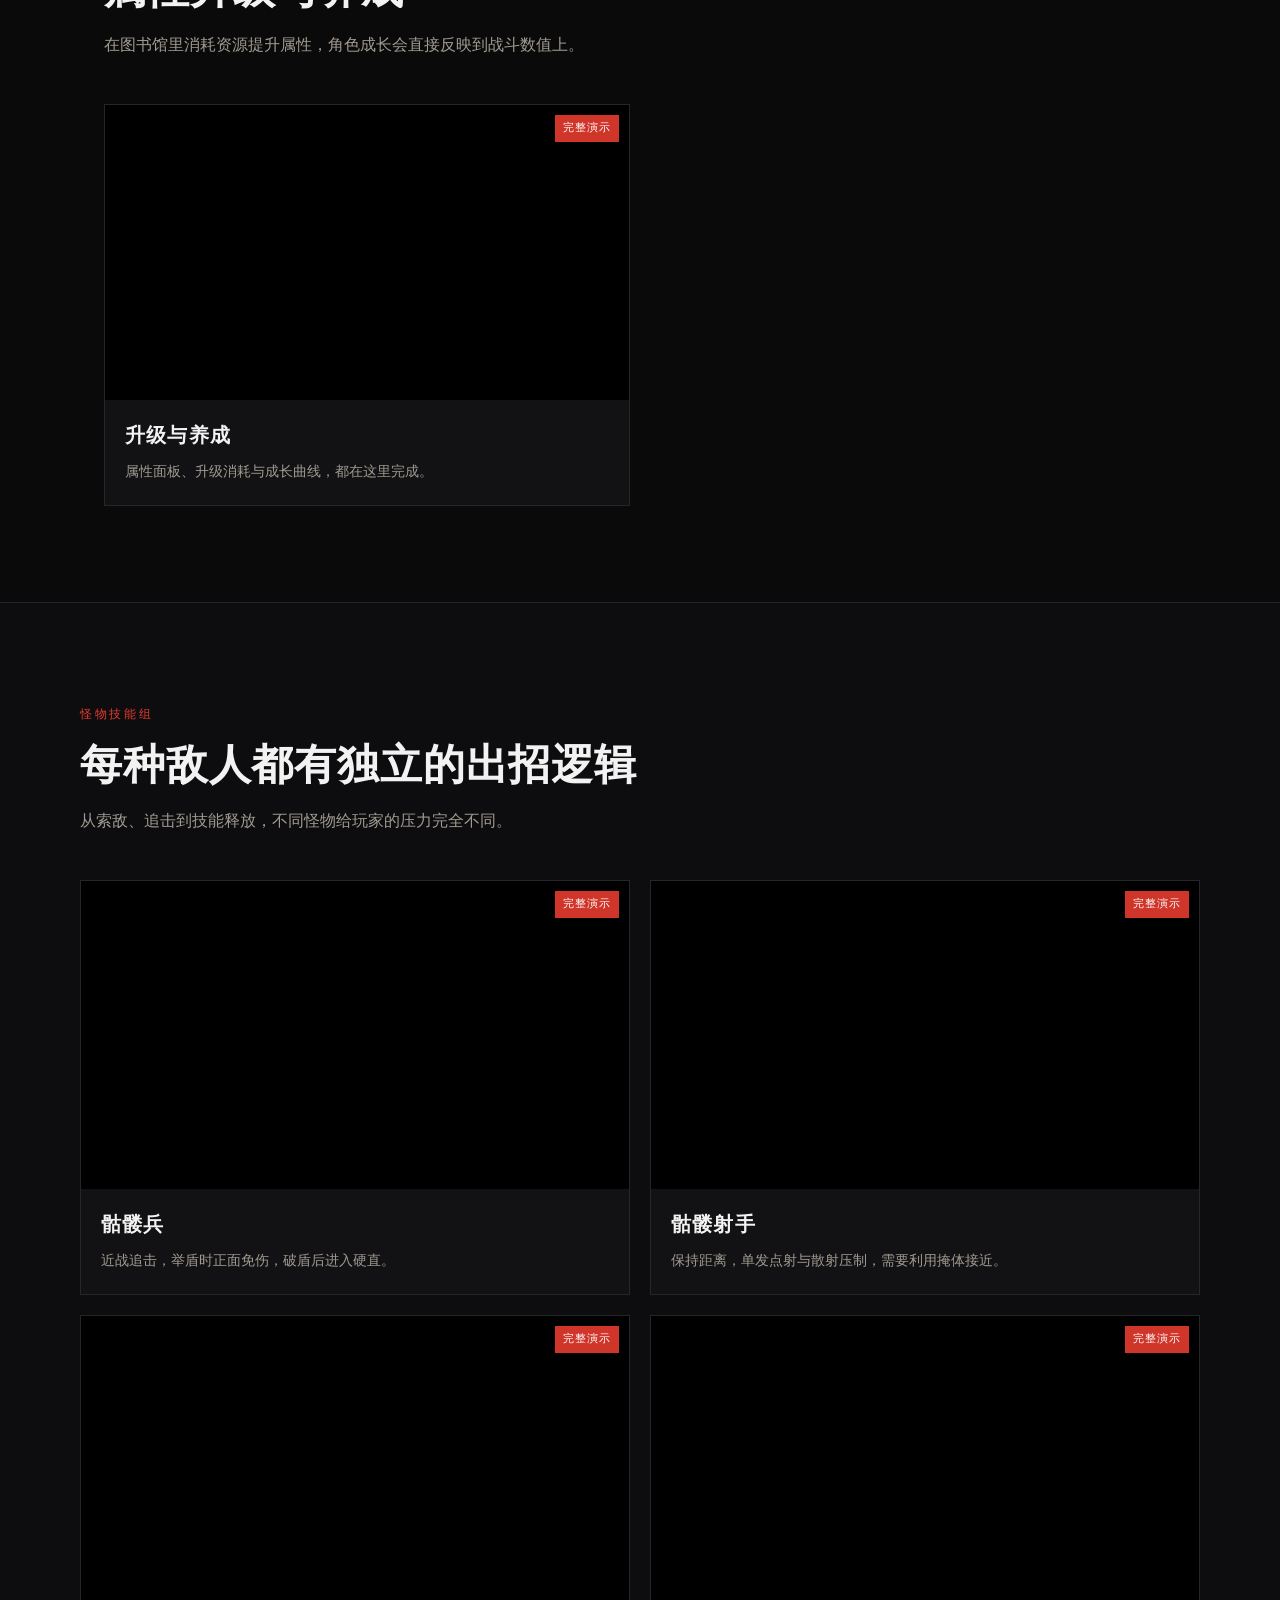
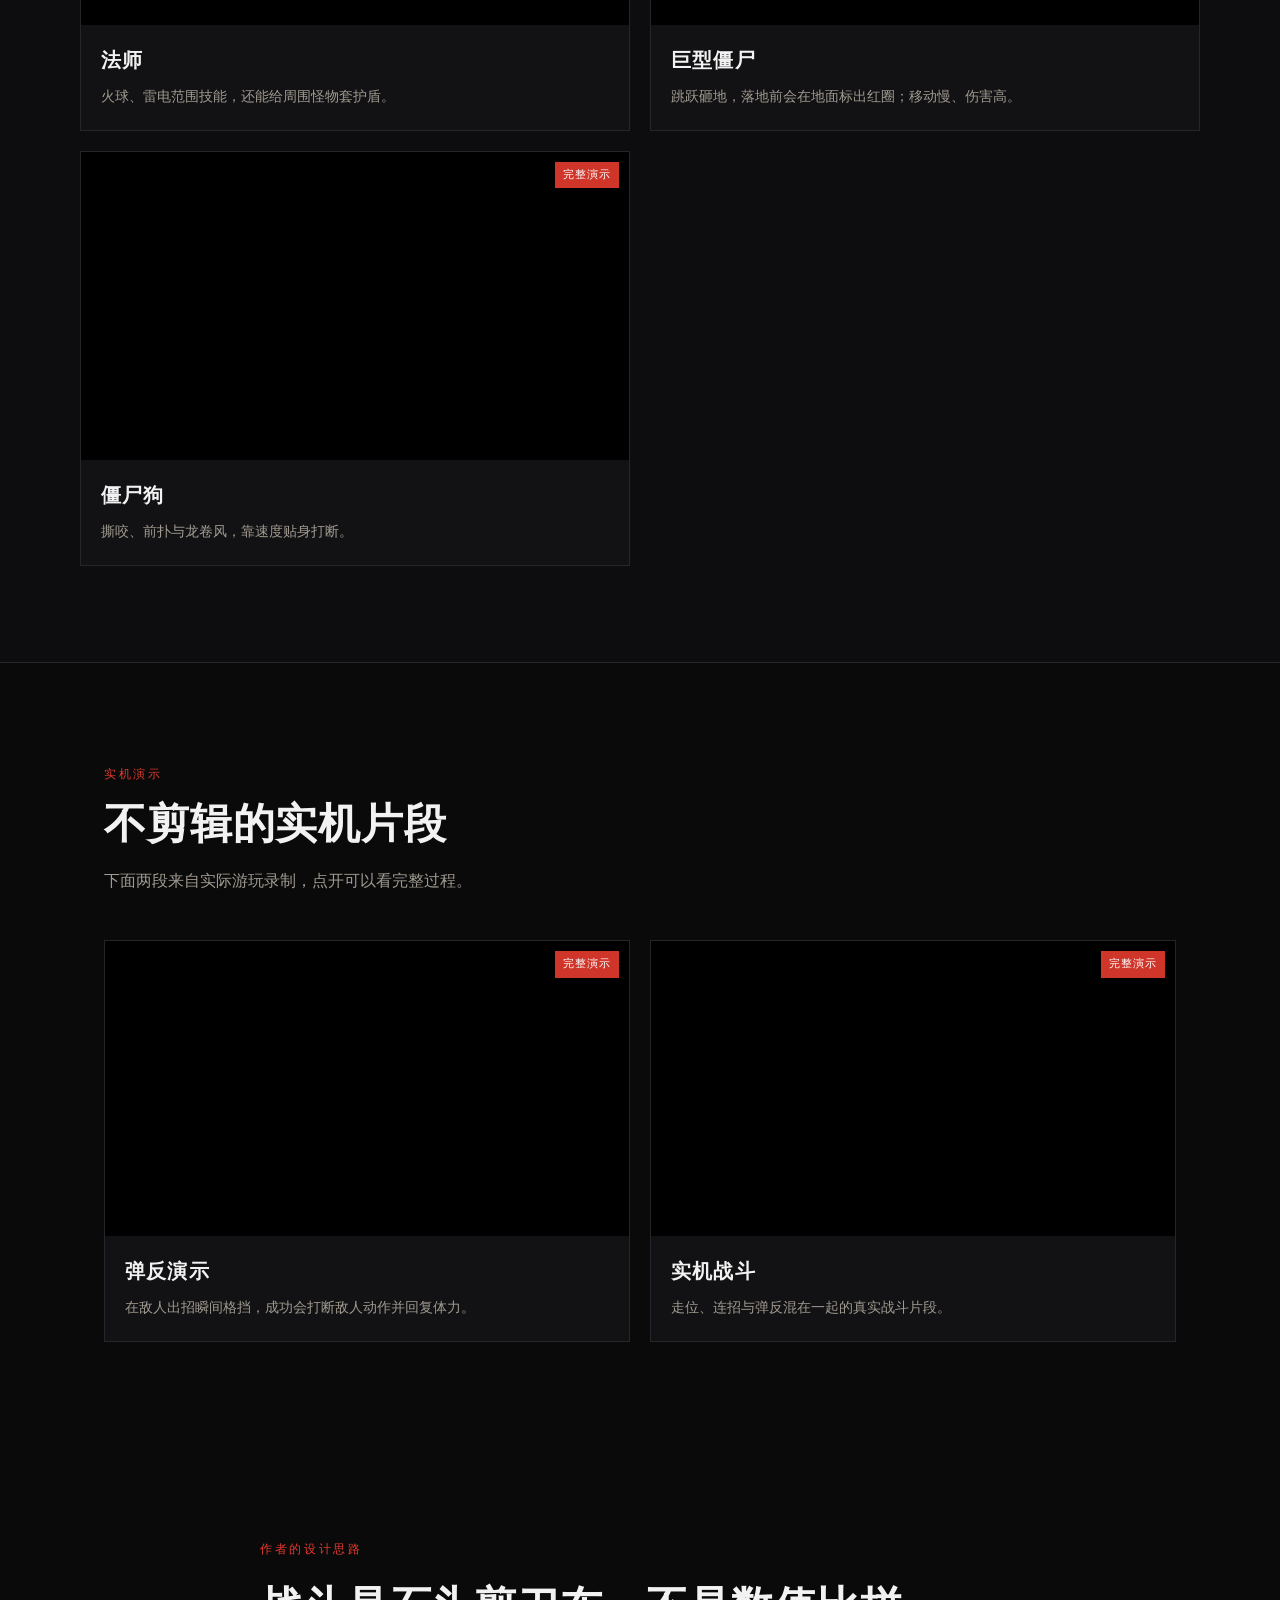
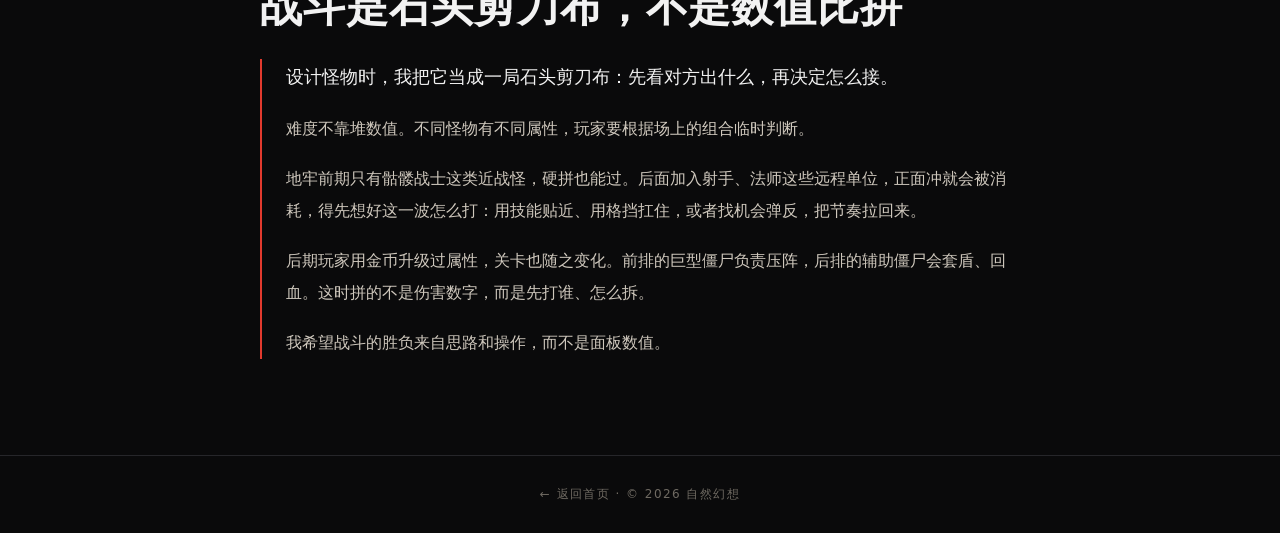
==== commit fc62f0cc: "详情页增加固定返回按钮" ====
--- a/combat.html
+++ b/combat.html
@@ -4,7 +4,7 @@
 <meta charset="UTF-8">
 <meta name="viewport" content="width=device-width, initial-scale=1.0">
 <title>战斗系统 · 自然幻想</title>
-<link rel="stylesheet" href="assets/style.css?v=60">
+<link rel="stylesheet" href="assets/style.css?v=61">
 </head>
 <body>
 
@@ -139,6 +139,7 @@
   </div>
 </div>
 <script src="assets/video-modal.js?v=20261111m"></script>
+<a class="back-fab" href="index.html" aria-label="返回首页">← 返回首页</a>
 </body>
 </html>
 
--- a/assets/style.css
+++ b/assets/style.css
@@ -138,6 +138,9 @@
 .contact span{margin:0 8px;color:#5a5a60}
 .contact a:hover{color:var(--red)}
 .credits{margin-top:16px;color:var(--gold);letter-spacing:.2em}
+.back-fab{position:fixed;left:24px;bottom:24px;z-index:60;display:inline-flex;align-items:center;gap:8px;padding:10px 16px;background:rgba(18,18,20,.92);border:1px solid var(--line);color:var(--text);font-size:13px;letter-spacing:.06em;backdrop-filter:blur(8px);transition:border-color .2s,color .2s}
+.back-fab:hover{border-color:var(--red);color:var(--red)}
+@media (max-width:560px){.back-fab{left:14px;bottom:14px;padding:9px 13px;font-size:12px}}
 .footer{border-top:1px solid var(--line);padding:28px 24px;text-align:center;color:#6f6a62;font-size:12px;letter-spacing:.12em}
 
 .lightbox{position:fixed;inset:0;z-index:100;background:rgba(0,0,0,.9);display:flex;align-items:center;justify-content:center;padding:24px}
